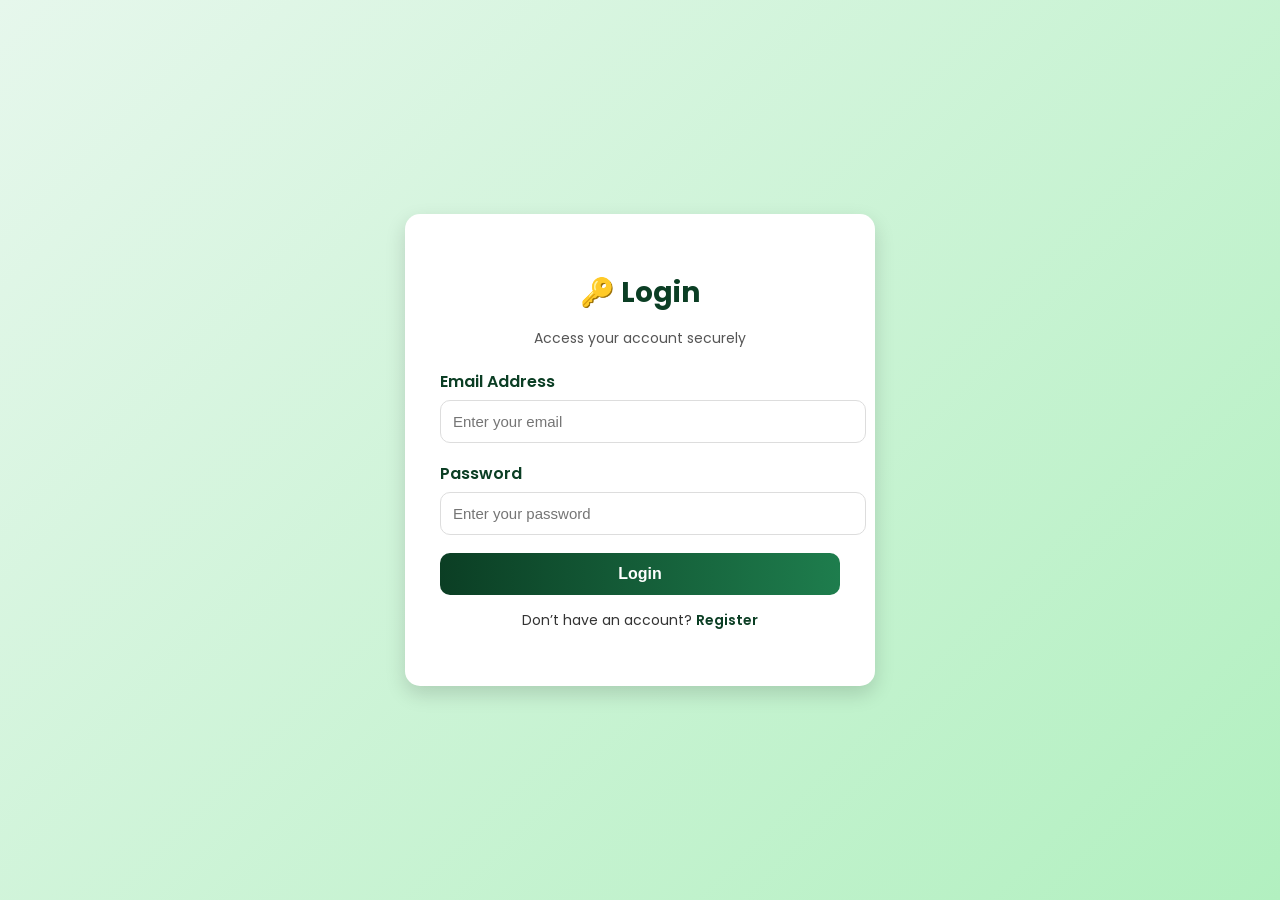
==== addproject.html @ f7b952c7 "Added admin approval protection" ====
<!DOCTYPE html>
<html lang="en">

<head>
<meta charset="UTF-8" />
<meta name="viewport" content="width=device-width, initial-scale=1.0" />
<title>Add Project</title>
<style>
body { font-family: "Poppins", sans-serif; font-weight: 600; }
.dashboard-container { display:flex; justify-content:center; align-items:flex-start; min-height:100vh; background:linear-gradient(135deg, #e6f9e6, #c1f0c1); padding:40px 20px; }
.dashboard-card { background:#fff; border-radius:16px; padding:30px; width:100%; max-width:800px; box-shadow:0 8px 20px rgba(0,0,0,0.2); }
.dashboard-title { text-align:center; font-size:32px; font-weight:700; margin-bottom:8px; color:#2e7d32; }
.dashboard-subtitle { text-align:center; color:#444; margin-bottom:25px; font-size:16px; font-weight:500; }
.form-grid { display:grid; grid-template-columns:repeat(auto-fill, minmax(250px, 1fr)); gap:15px; margin-bottom:25px; }
.form-grid input, .form-grid textarea { padding:12px; border-radius:10px; border:1px solid #ccc; font-size:14px; font-weight:500; width:100%; }
.form-grid input:focus, .form-grid textarea:focus { border-color:#2e7d32; outline:none; box-shadow:0 0 5px #a5d6a7; }
textarea { grid-column:span 2; resize:none; min-height:100px; }
.btn-primary { width:100%; padding:14px; background:linear-gradient(to right,#2e7d32,#43a047); color:#fff; border:none; border-radius:10px; font-size:16px; font-weight:700; cursor:pointer; transition: background 0.3s ease; margin-top:10px; }
.btn-primary:hover { background:linear-gradient(to right,#1b5e20,#2e7d32); }
.dashboard-link { text-align:center; margin-top:15px; }
.dashboard-link a { text-decoration:none; font-weight:600; color:#2e7d32; }
</style>
</head>

<body>
<div class="dashboard-container">
    <div class="dashboard-card">
        <h1 class="dashboard-title">🌱 Add New Project</h1>
        <p class="dashboard-subtitle">Enter project details to contribute to carbon savings.</p>

        <form id="add-project-form">
            <div class="form-grid">
                <input type="text" id="project-name" placeholder="Project Name" required />
                <input type="text" id="project-location" placeholder="Location" required />
                <input type="number" id="carbon-saved" placeholder="Carbon Saved (tons)" required />
                <textarea id="project-description" placeholder="Description" required></textarea>
            </div>
            <button type="submit" class="btn-primary">➕ Add Project</button>
        </form>

        <div class="dashboard-link">
            <a href="dashboard.html">← Back to Dashboard</a>
        </div>
    </div>
</div>

<script>
const token = localStorage.getItem('token');
if (!token) window.location.href = 'login.html';

document.getElementById("add-project-form").addEventListener("submit", async function(e) {
    e.preventDefault();

    const projectData = {
        name: document.getElementById("project-name").value,
        location: document.getElementById("project-location").value,
        carbonSaved: Number(document.getElementById("carbon-saved").value),
        description: document.getElementById("project-description").value
    };

    try {
        const res = await fetch('https://blue-carbon-f3kd.onrender.com/api/projects', {
            method: 'POST',
            headers: {
                'Content-Type': 'application/json',
                'Authorization': `Bearer ${token}`
            },
            body: JSON.stringify(projectData)
        });

        const data = await res.json();

        if (!res.ok) throw new Error(data.message || 'Failed to add project');

        alert("✅ Project Added Successfully!");
        document.getElementById("add-project-form").reset();

    } catch(err) {
        console.error(err);
        alert("❌ Error: " + err.message);
    }
});
</script>
</body>
</html>
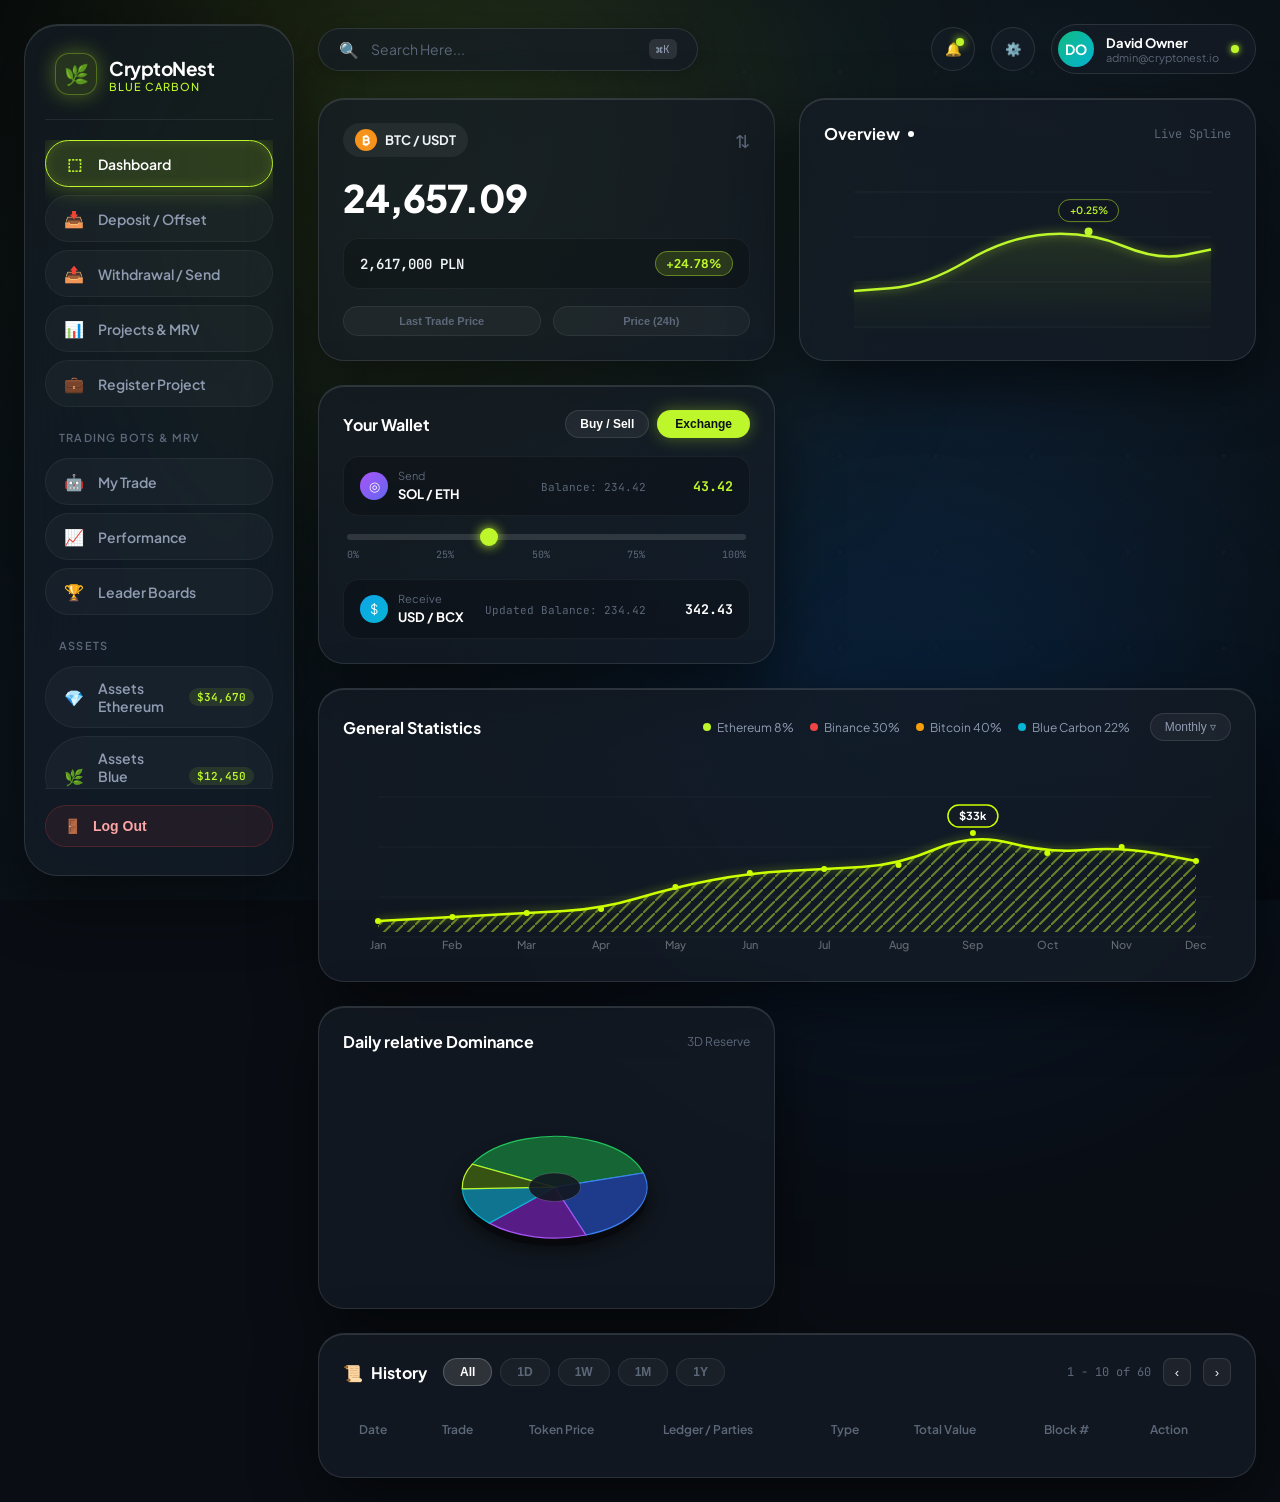
==== commit bf76f64f: "feat: migrate to SQLite, VisionOS glassmorphic 3D UI, render config, and 15s showreel" ====
--- a/addproject.html
+++ b/addproject.html
@@ -1,85 +1,8 @@
 <!DOCTYPE html>
-<html lang="en">
-
+<html>
 <head>
-<meta charset="UTF-8" />
-<meta name="viewport" content="width=device-width, initial-scale=1.0" />
-<title>Add Project</title>
-<style>
-body { font-family: "Poppins", sans-serif; font-weight: 600; }
-.dashboard-container { display:flex; justify-content:center; align-items:flex-start; min-height:100vh; background:linear-gradient(135deg, #e6f9e6, #c1f0c1); padding:40px 20px; }
-.dashboard-card { background:#fff; border-radius:16px; padding:30px; width:100%; max-width:800px; box-shadow:0 8px 20px rgba(0,0,0,0.2); }
-.dashboard-title { text-align:center; font-size:32px; font-weight:700; margin-bottom:8px; color:#2e7d32; }
-.dashboard-subtitle { text-align:center; color:#444; margin-bottom:25px; font-size:16px; font-weight:500; }
-.form-grid { display:grid; grid-template-columns:repeat(auto-fill, minmax(250px, 1fr)); gap:15px; margin-bottom:25px; }
-.form-grid input, .form-grid textarea { padding:12px; border-radius:10px; border:1px solid #ccc; font-size:14px; font-weight:500; width:100%; }
-.form-grid input:focus, .form-grid textarea:focus { border-color:#2e7d32; outline:none; box-shadow:0 0 5px #a5d6a7; }
-textarea { grid-column:span 2; resize:none; min-height:100px; }
-.btn-primary { width:100%; padding:14px; background:linear-gradient(to right,#2e7d32,#43a047); color:#fff; border:none; border-radius:10px; font-size:16px; font-weight:700; cursor:pointer; transition: background 0.3s ease; margin-top:10px; }
-.btn-primary:hover { background:linear-gradient(to right,#1b5e20,#2e7d32); }
-.dashboard-link { text-align:center; margin-top:15px; }
-.dashboard-link a { text-decoration:none; font-weight:600; color:#2e7d32; }
-</style>
+  <meta http-equiv="refresh" content="0; url=/#add-project">
+  <script>window.location.href = "/#add-project";</script>
 </head>
-
-<body>
-<div class="dashboard-container">
-    <div class="dashboard-card">
-        <h1 class="dashboard-title">🌱 Add New Project</h1>
-        <p class="dashboard-subtitle">Enter project details to contribute to carbon savings.</p>
-
-        <form id="add-project-form">
-            <div class="form-grid">
-                <input type="text" id="project-name" placeholder="Project Name" required />
-                <input type="text" id="project-location" placeholder="Location" required />
-                <input type="number" id="carbon-saved" placeholder="Carbon Saved (tons)" required />
-                <textarea id="project-description" placeholder="Description" required></textarea>
-            </div>
-            <button type="submit" class="btn-primary">➕ Add Project</button>
-        </form>
-
-        <div class="dashboard-link">
-            <a href="dashboard.html">← Back to Dashboard</a>
-        </div>
-    </div>
-</div>
-
-<script>
-const token = localStorage.getItem('token');
-if (!token) window.location.href = 'login.html';
-
-document.getElementById("add-project-form").addEventListener("submit", async function(e) {
-    e.preventDefault();
-
-    const projectData = {
-        name: document.getElementById("project-name").value,
-        location: document.getElementById("project-location").value,
-        carbonSaved: Number(document.getElementById("carbon-saved").value),
-        description: document.getElementById("project-description").value
-    };
-
-    try {
-        const res = await fetch('https://blue-carbon-f3kd.onrender.com/api/projects', {
-            method: 'POST',
-            headers: {
-                'Content-Type': 'application/json',
-                'Authorization': `Bearer ${token}`
-            },
-            body: JSON.stringify(projectData)
-        });
-
-        const data = await res.json();
-
-        if (!res.ok) throw new Error(data.message || 'Failed to add project');
-
-        alert("✅ Project Added Successfully!");
-        document.getElementById("add-project-form").reset();
-
-    } catch(err) {
-        console.error(err);
-        alert("❌ Error: " + err.message);
-    }
-});
-</script>
-</body>
-</html>
+<body>Redirecting to Register Project...</body>
+</html>
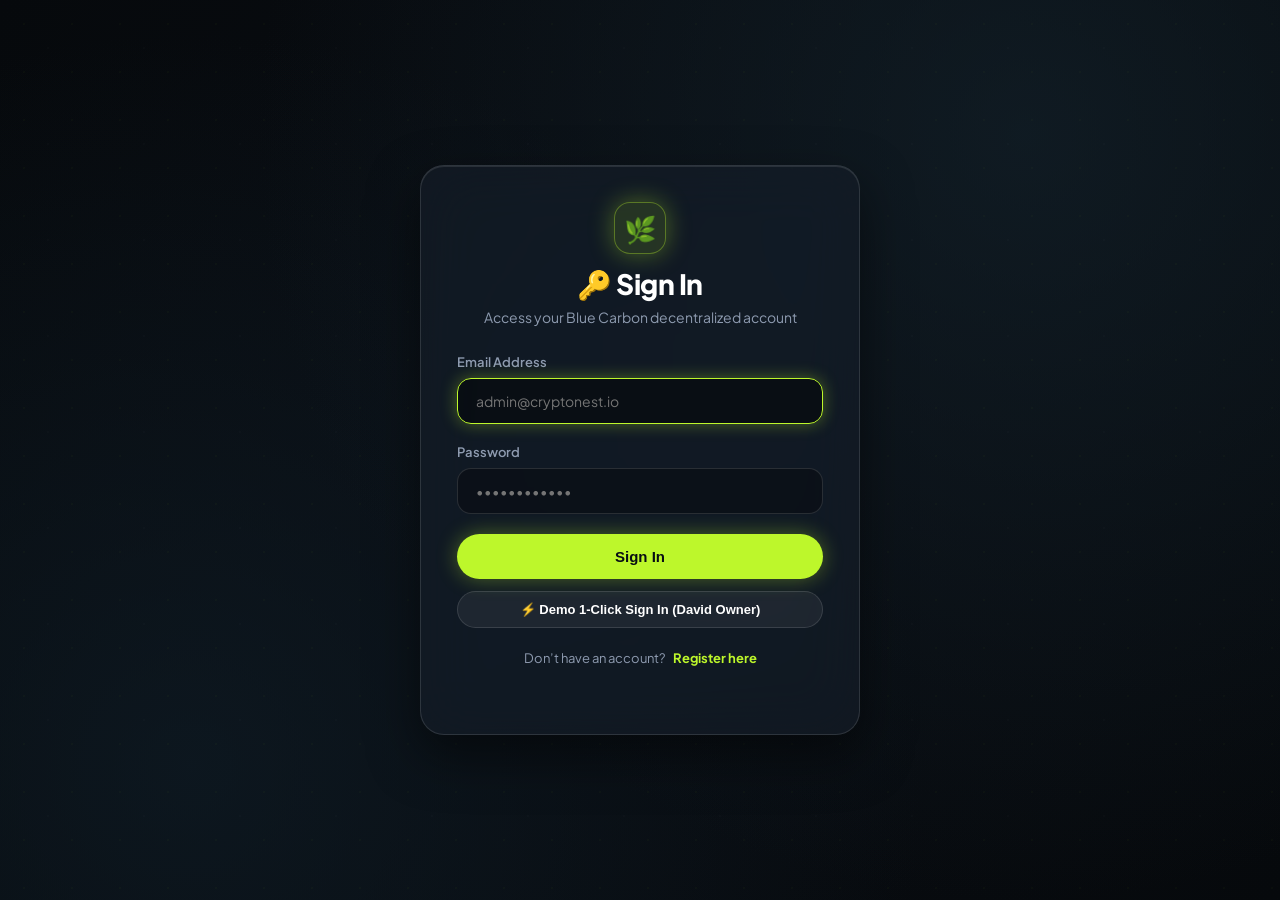
==== commit a7a4c726: "fix: open directly on login page, preserve all previous project options and integrity" ====
--- a/addproject.html
+++ b/addproject.html
@@ -1,8 +1,123 @@
 <!DOCTYPE html>
-<html>
+<html lang="en">
 <head>
-  <meta http-equiv="refresh" content="0; url=/#add-project">
-  <script>window.location.href = "/#add-project";</script>
+  <meta charset="UTF-8">
+  <meta name="viewport" content="width=device-width, initial-scale=1.0">
+  <title>Add Project – Blue Carbon Platform</title>
+  <link rel="stylesheet" href="style.css">
+  <link rel="icon" href="data:image/svg+xml,<svg xmlns=%22http://www.w3.org/2000/svg%22 viewBox=%220 0 100 100%22><text y=%22.9em%22 font-size=%2290%22>🌿</text></svg>">
 </head>
-<body>Redirecting to Register Project...</body>
-</html>+<body>
+  <div class="spatial-bg"></div>
+
+  <div class="page-container" style="flex-direction: column; max-width: 900px; margin: 0 auto;">
+    <!-- NAVBAR -->
+    <nav class="app-navbar">
+      <a href="dashboard.html" class="nav-brand">
+        <span style="color:var(--neon-lime);">🌿</span> Blue Carbon
+      </a>
+
+      <div class="nav-links-row">
+        <a href="dashboard.html" class="nav-tab-link">📊 Dashboard</a>
+        <a href="addproject.html" class="nav-tab-link active">➕ Add Project</a>
+        <a href="allprojects.html" class="nav-tab-link">📂 All Projects</a>
+        <a href="blockchain.html" class="nav-tab-link">🔗 Blockchain</a>
+        <a href="overview.html" class="nav-tab-link">🌿 Overview</a>
+        <a href="users.html" class="nav-tab-link">👥 Users</a>
+      </div>
+
+      <a href="dashboard.html" class="btn-secondary" style="padding:8px 16px;">← Back</a>
+    </nav>
+
+    <!-- FORM CARD -->
+    <div class="glass-card" id="addProjectCard">
+      <div style="text-align:center; margin-bottom:28px;">
+        <h1 style="font-size:28px; font-weight:800; color:#fff;">➕ Register Blue Carbon Project</h1>
+        <p style="color:var(--text-muted); font-size:14px; margin-top:4px;">
+          Add a coastal, tidal, or marine ecosystem restoration initiative for verification
+        </p>
+      </div>
+
+      <form id="addProjectForm">
+        <div class="form-group">
+          <label for="projectName">Project Name</label>
+          <input type="text" id="projectName" placeholder="e.g. Sundarbans Mangrove Tidal Restoration" required>
+        </div>
+
+        <div style="display:grid; grid-template-columns: 1fr 1fr; gap:20px;">
+          <div class="form-group">
+            <label for="location">Location / Coordinates</label>
+            <input type="text" id="location" placeholder="e.g. Bay of Bengal, India" required>
+          </div>
+
+          <div class="form-group">
+            <label for="carbonSaved">Carbon Saved (kg CO₂)</label>
+            <input type="number" id="carbonSaved" placeholder="48500" required>
+          </div>
+        </div>
+
+        <div class="form-group">
+          <label for="description">Detailed Ecosystem Description</label>
+          <textarea id="description" rows="4" placeholder="Detail the mangrove species, tidal flow, baseline satellite imagery data, and community carbon credit allocations." required></textarea>
+        </div>
+
+        <button type="submit" class="btn-primary" id="submitBtn">Save & Register Project</button>
+      </form>
+
+      <div class="error-msg" id="formStatus"></div>
+    </div>
+  </div>
+
+  <script>
+    const token = localStorage.getItem("token");
+    if (!token) {
+      window.location.href = "index.html";
+    }
+
+    const form = document.getElementById("addProjectForm");
+    const status = document.getElementById("formStatus");
+    const submitBtn = document.getElementById("submitBtn");
+
+    form.addEventListener("submit", async (e) => {
+      e.preventDefault();
+      status.textContent = "";
+
+      const name = document.getElementById("projectName").value.trim();
+      const location = document.getElementById("location").value.trim();
+      const carbonSaved = Number(document.getElementById("carbonSaved").value);
+      const description = document.getElementById("description").value.trim();
+
+      submitBtn.disabled = true;
+      submitBtn.textContent = "Registering on SQLite...";
+
+      try {
+        const res = await fetch("/api/projects", {
+          method: "POST",
+          headers: { "Content-Type": "application/json" },
+          body: JSON.stringify({ name, location, carbonSaved, description })
+        });
+
+        const data = await res.json();
+
+        if (res.ok) {
+          status.style.color = "var(--neon-lime)";
+          status.textContent = "✅ Project registered successfully! Redirecting...";
+          setTimeout(() => {
+            window.location.href = "allprojects.html";
+          }, 600);
+        } else {
+          status.style.color = "#f87171";
+          status.textContent = data.message || "Failed to save project.";
+          submitBtn.disabled = false;
+          submitBtn.textContent = "Save & Register Project";
+        }
+      } catch (err) {
+        status.style.color = "#f87171";
+        status.textContent = "Server error. Try again.";
+        submitBtn.disabled = false;
+        submitBtn.textContent = "Save & Register Project";
+      }
+    });
+  </script>
+</body>
+</html>
--- a/style.css
+++ b/style.css
@@ -0,0 +1,477 @@
+@import url('https://fonts.googleapis.com/css2?family=Plus+Jakarta+Sans:wght@400;500;600;700;800&family=JetBrains+Mono:wght@500;600&display=swap');
+
+:root {
+  --bg-dark: #0a0e14;
+  --glass-surface: rgba(22, 28, 38, 0.72);
+  --glass-surface-hover: rgba(28, 36, 48, 0.85);
+  --glass-border: rgba(255, 255, 255, 0.12);
+  --glass-border-focus: rgba(189, 247, 43, 0.6);
+  --glass-shadow: 0 20px 50px rgba(0, 0, 0, 0.5), inset 0 1px 0 rgba(255, 255, 255, 0.1);
+  --neon-lime: #bdf72b;
+  --neon-lime-glow: rgba(189, 247, 43, 0.35);
+  --text-main: #f0f4f8;
+  --text-muted: #8e9bb0;
+  --text-dim: #5c687a;
+  --radius-lg: 24px;
+  --radius-md: 14px;
+  --radius-pill: 9999px;
+  --transition: all 0.3s cubic-bezier(0.16, 1, 0.3, 1);
+}
+
+* {
+  margin: 0;
+  padding: 0;
+  box-sizing: border-box;
+}
+
+body {
+  font-family: 'Plus Jakarta Sans', -apple-system, sans-serif;
+  background-color: var(--bg-dark);
+  color: var(--text-main);
+  min-height: 100vh;
+  position: relative;
+  overflow-x: hidden;
+  -webkit-font-smoothing: antialiased;
+}
+
+/* Ambient luxury spatial backdrop */
+.spatial-bg {
+  position: fixed;
+  inset: 0;
+  z-index: -1;
+  pointer-events: none;
+  background: 
+    radial-gradient(circle at 80% 15%, rgba(20, 35, 45, 0.65) 0%, transparent 60%),
+    radial-gradient(circle at 15% 85%, rgba(15, 28, 38, 0.7) 0%, transparent 55%),
+    radial-gradient(circle at 50% 50%, rgba(10, 14, 20, 0.96) 0%, #06090c 100%);
+}
+
+.spatial-bg::before {
+  content: "";
+  position: absolute;
+  inset: 0;
+  background-image: 
+    radial-gradient(rgba(189, 247, 43, 0.05) 1px, transparent 1px),
+    radial-gradient(rgba(255, 255, 255, 0.03) 1px, transparent 1px);
+  background-size: 48px 48px, 96px 96px;
+  opacity: 0.5;
+}
+
+/* 3D Entry Animation for All Pages */
+.page-container {
+  display: flex;
+  justify-content: center;
+  align-items: flex-start;
+  min-height: 100vh;
+  padding: 40px 20px;
+  animation: page3DIn 0.5s cubic-bezier(0.16, 1, 0.3, 1) forwards;
+}
+
+@keyframes page3DIn {
+  from {
+    opacity: 0;
+    transform: perspective(1200px) rotateX(4deg) translateY(24px) scale(0.97);
+  }
+  to {
+    opacity: 1;
+    transform: perspective(1200px) rotateX(0deg) translateY(0) scale(1);
+  }
+}
+
+/* Glass Panels */
+.glass-card {
+  background: var(--glass-surface);
+  backdrop-filter: blur(28px) saturate(180%);
+  -webkit-backdrop-filter: blur(28px) saturate(180%);
+  border: 1px solid var(--glass-border);
+  box-shadow: var(--glass-shadow);
+  border-radius: var(--radius-lg);
+  padding: 36px;
+  width: 100%;
+  position: relative;
+  transition: var(--transition);
+}
+
+.glass-card:hover {
+  border-color: rgba(255, 255, 255, 0.2);
+}
+
+/* Authentication Containers (Login & Register) */
+.auth-wrapper {
+  max-width: 440px;
+  margin: auto;
+}
+
+.auth-header {
+  text-align: center;
+  margin-bottom: 28px;
+}
+
+.brand-leaf-icon {
+  width: 52px;
+  height: 52px;
+  border-radius: 16px;
+  background: rgba(189, 247, 43, 0.12);
+  border: 1px solid rgba(189, 247, 43, 0.35);
+  display: inline-flex;
+  align-items: center;
+  justify-content: center;
+  font-size: 26px;
+  margin-bottom: 12px;
+  box-shadow: 0 0 24px var(--neon-lime-glow);
+}
+
+.auth-title {
+  font-size: 28px;
+  font-weight: 800;
+  color: #fff;
+  letter-spacing: -0.5px;
+  margin-bottom: 6px;
+}
+
+.auth-subtitle {
+  font-size: 14px;
+  color: var(--text-muted);
+}
+
+/* Forms */
+.form-group {
+  margin-bottom: 20px;
+  text-align: left;
+}
+
+label {
+  display: block;
+  font-size: 13px;
+  font-weight: 600;
+  color: var(--text-muted);
+  margin-bottom: 8px;
+}
+
+input, textarea, select {
+  width: 100%;
+  background: rgba(0, 0, 0, 0.3);
+  border: 1px solid var(--glass-border);
+  padding: 13px 18px;
+  border-radius: var(--radius-md);
+  color: #fff;
+  font-size: 14px;
+  font-family: inherit;
+  outline: none;
+  transition: var(--transition);
+}
+
+input:focus, textarea:focus, select:focus {
+  border-color: var(--neon-lime);
+  box-shadow: 0 0 16px var(--neon-lime-glow);
+  background: rgba(0, 0, 0, 0.45);
+}
+
+/* Buttons */
+.btn-primary {
+  width: 100%;
+  padding: 14px 20px;
+  background: var(--neon-lime);
+  color: #080d14;
+  border: none;
+  border-radius: var(--radius-pill);
+  font-size: 15px;
+  font-weight: 800;
+  cursor: pointer;
+  box-shadow: 0 0 20px var(--neon-lime-glow);
+  transition: var(--transition);
+  display: flex;
+  align-items: center;
+  justify-content: center;
+  gap: 8px;
+  margin-top: 10px;
+}
+
+.btn-primary:hover {
+  transform: translateY(-2px) scale(1.02);
+  box-shadow: 0 0 28px rgba(189, 247, 43, 0.6);
+}
+
+.btn-secondary {
+  display: inline-flex;
+  align-items: center;
+  justify-content: center;
+  gap: 8px;
+  padding: 10px 20px;
+  background: rgba(255, 255, 255, 0.06);
+  border: 1px solid rgba(255, 255, 255, 0.12);
+  color: #fff;
+  border-radius: var(--radius-pill);
+  font-size: 13px;
+  font-weight: 600;
+  cursor: pointer;
+  text-decoration: none;
+  transition: var(--transition);
+}
+
+.btn-secondary:hover {
+  background: rgba(255, 255, 255, 0.12);
+  border-color: rgba(255, 255, 255, 0.25);
+  transform: translateY(-2px);
+}
+
+.auth-footer-link {
+  margin-top: 22px;
+  text-align: center;
+  font-size: 13px;
+  color: var(--text-muted);
+}
+
+.auth-footer-link a {
+  color: var(--neon-lime);
+  font-weight: 700;
+  text-decoration: none;
+  margin-left: 6px;
+}
+.auth-footer-link a:hover {
+  text-decoration: underline;
+}
+
+.error-msg {
+  color: #f87171;
+  font-size: 13px;
+  margin-top: 12px;
+  text-align: center;
+  min-height: 20px;
+}
+
+/* TOP NAVBAR FOR APP PAGES */
+.app-navbar {
+  display: flex;
+  align-items: center;
+  justify-content: space-between;
+  background: rgba(22, 28, 38, 0.8);
+  backdrop-filter: blur(28px);
+  border: 1px solid var(--glass-border);
+  padding: 14px 24px;
+  border-radius: var(--radius-pill);
+  margin-bottom: 28px;
+  box-shadow: 0 10px 30px rgba(0, 0, 0, 0.35);
+  flex-wrap: wrap;
+  gap: 12px;
+}
+
+.nav-brand {
+  display: flex;
+  align-items: center;
+  gap: 10px;
+  font-weight: 800;
+  font-size: 18px;
+  color: #fff;
+  text-decoration: none;
+}
+
+.nav-links-row {
+  display: flex;
+  align-items: center;
+  gap: 8px;
+  flex-wrap: wrap;
+}
+
+.nav-tab-link {
+  display: flex;
+  align-items: center;
+  gap: 6px;
+  padding: 8px 16px;
+  border-radius: var(--radius-pill);
+  color: var(--text-muted);
+  text-decoration: none;
+  font-size: 13px;
+  font-weight: 600;
+  transition: var(--transition);
+}
+
+.nav-tab-link:hover {
+  color: #fff;
+  background: rgba(255, 255, 255, 0.08);
+}
+
+.nav-tab-link.active {
+  background: rgba(189, 247, 43, 0.15);
+  color: var(--neon-lime);
+  border: 1px solid rgba(189, 247, 43, 0.4);
+  box-shadow: 0 0 16px var(--neon-lime-glow);
+}
+
+.btn-logout {
+  background: rgba(239, 68, 68, 0.15);
+  border: 1px solid rgba(239, 68, 68, 0.3);
+  color: #fca5a5;
+  padding: 8px 18px;
+  border-radius: var(--radius-pill);
+  font-size: 13px;
+  font-weight: 600;
+  cursor: pointer;
+  transition: var(--transition);
+}
+
+.btn-logout:hover {
+  background: #ef4444;
+  color: #fff;
+}
+
+/* STATS CARDS GRID */
+.stats-grid {
+  display: grid;
+  grid-template-columns: repeat(auto-fit, minmax(220px, 1fr));
+  gap: 20px;
+  margin-bottom: 28px;
+}
+
+.stat-card {
+  background: rgba(0, 0, 0, 0.25);
+  border: 1px solid rgba(255, 255, 255, 0.08);
+  border-radius: var(--radius-md);
+  padding: 22px;
+  text-align: center;
+  transition: var(--transition);
+}
+
+.stat-card:hover {
+  transform: translateY(-4px);
+  border-color: var(--neon-lime);
+  box-shadow: 0 8px 24px rgba(0, 0, 0, 0.3);
+}
+
+.stat-num {
+  font-size: 34px;
+  font-weight: 800;
+  color: var(--neon-lime);
+  font-family: 'JetBrains Mono', monospace;
+  margin-bottom: 4px;
+}
+
+.stat-label {
+  font-size: 13px;
+  color: var(--text-muted);
+  font-weight: 600;
+  text-transform: uppercase;
+  letter-spacing: 0.5px;
+}
+
+/* PROJECT CARDS */
+.projects-grid {
+  display: grid;
+  grid-template-columns: repeat(auto-fill, minmax(300px, 1fr));
+  gap: 20px;
+  margin-top: 20px;
+}
+
+.project-item {
+  background: rgba(0, 0, 0, 0.25);
+  border: 1px solid rgba(255, 255, 255, 0.08);
+  border-radius: var(--radius-md);
+  padding: 22px;
+  display: flex;
+  flex-direction: column;
+  justify-content: space-between;
+  gap: 12px;
+  transition: var(--transition);
+}
+
+.project-item:hover {
+  transform: translateY(-4px);
+  border-color: rgba(189, 247, 43, 0.4);
+}
+
+.project-item h3 {
+  font-size: 17px;
+  font-weight: 700;
+  color: #fff;
+}
+
+.project-item p {
+  font-size: 13px;
+  color: var(--text-muted);
+  line-height: 1.5;
+}
+
+.badge-pill {
+  display: inline-flex;
+  align-items: center;
+  gap: 6px;
+  padding: 4px 10px;
+  border-radius: var(--radius-pill);
+  font-size: 11px;
+  font-weight: 700;
+  background: rgba(189, 247, 43, 0.15);
+  color: var(--neon-lime);
+  border: 1px solid rgba(189, 247, 43, 0.35);
+}
+
+/* SPATIAL TABLES */
+.table-container {
+  overflow-x: auto;
+  margin-top: 20px;
+}
+
+table.glass-table {
+  width: 100%;
+  border-collapse: separate;
+  border-spacing: 0 8px;
+  font-size: 14px;
+}
+
+table.glass-table th {
+  color: var(--text-dim);
+  font-weight: 600;
+  text-align: left;
+  padding: 10px 16px;
+  font-size: 12px;
+  text-transform: uppercase;
+  letter-spacing: 0.5px;
+}
+
+table.glass-table tbody tr {
+  background: rgba(0, 0, 0, 0.22);
+  transition: var(--transition);
+}
+
+table.glass-table tbody tr:hover {
+  background: rgba(255, 255, 255, 0.06);
+  transform: translateY(-2px);
+}
+
+table.glass-table td {
+  padding: 14px 16px;
+  border-top: 1px solid rgba(255, 255, 255, 0.04);
+  border-bottom: 1px solid rgba(255, 255, 255, 0.04);
+}
+
+table.glass-table td:first-child {
+  border-left: 1px solid rgba(255, 255, 255, 0.04);
+  border-radius: var(--radius-md) 0 0 var(--radius-md);
+}
+
+table.glass-table td:last-child {
+  border-right: 1px solid rgba(255, 255, 255, 0.04);
+  border-radius: 0 var(--radius-md) var(--radius-md) 0;
+}
+
+/* MODAL */
+.modal-overlay {
+  display: none;
+  position: fixed;
+  inset: 0;
+  z-index: 9999;
+  background: rgba(0, 0, 0, 0.75);
+  backdrop-filter: blur(16px);
+  align-items: center;
+  justify-content: center;
+}
+
+@media (max-width: 768px) {
+  .app-navbar {
+    flex-direction: column;
+    align-items: stretch;
+    border-radius: var(--radius-md);
+  }
+  .nav-links-row {
+    justify-content: center;
+  }
+}
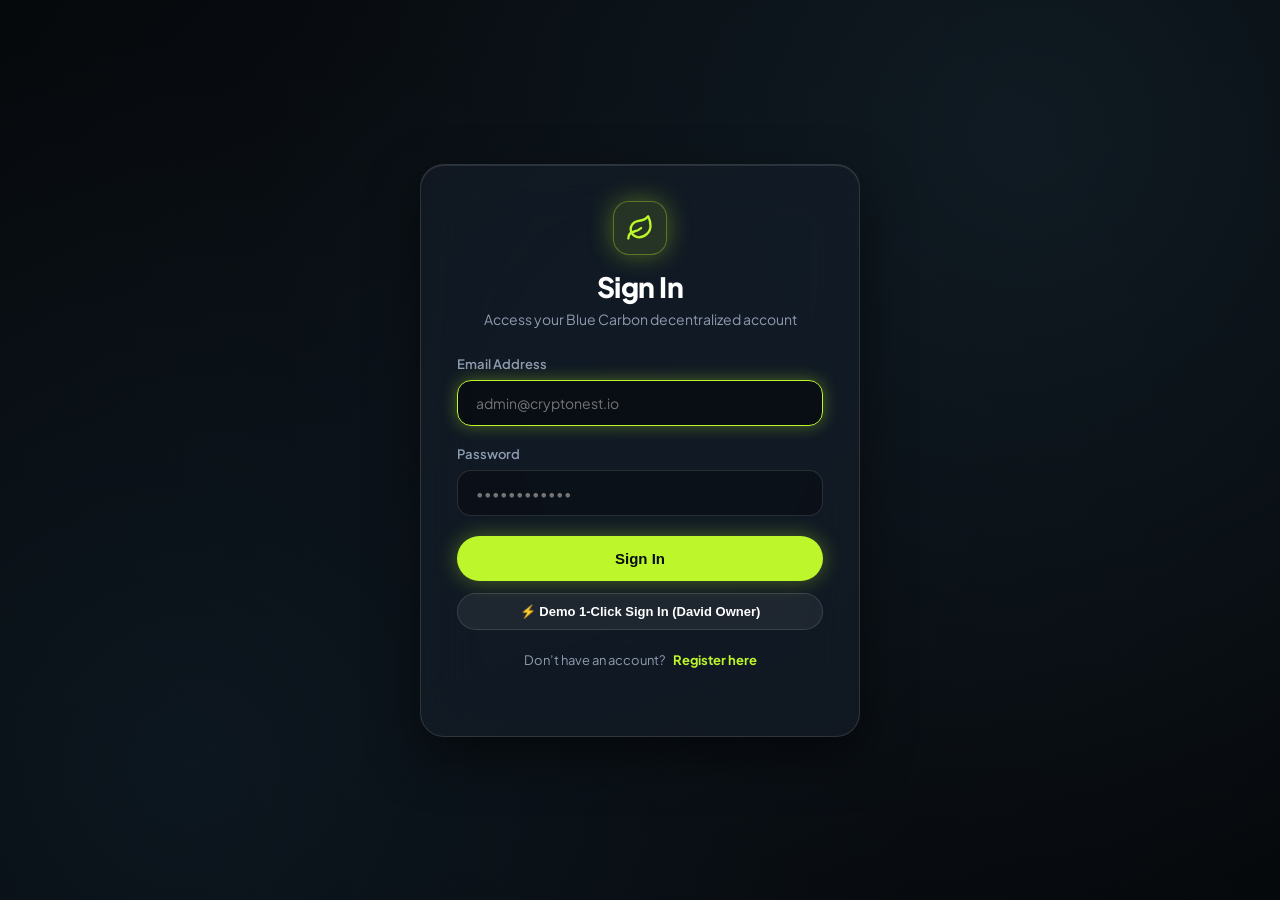
==== commit da83aea2: "style: replace outdated emojis with sleek SVG vector icons across all pages" ====
--- a/addproject.html
+++ b/addproject.html
@@ -14,16 +14,38 @@
     <!-- NAVBAR -->
     <nav class="app-navbar">
       <a href="dashboard.html" class="nav-brand">
-        <span style="color:var(--neon-lime);">🌿</span> Blue Carbon
+        <svg class="icon-svg" style="stroke:var(--neon-lime); width:20px; height:20px;" viewBox="0 0 24 24">
+          <path d="M11 20A7 7 0 0 1 9.8 6.1C15.5 5 17 4.48 19 2c1 2 2 4.18 2 8 0 5.5-4.78 10-10 10Z"/>
+          <path d="M2 21c0-3 1.85-5.36 5.08-6C9.5 14.52 12 13 13 12"/>
+        </svg>
+        <span>Blue Carbon</span>
       </a>
 
       <div class="nav-links-row">
-        <a href="dashboard.html" class="nav-tab-link">📊 Dashboard</a>
-        <a href="addproject.html" class="nav-tab-link active">➕ Add Project</a>
-        <a href="allprojects.html" class="nav-tab-link">📂 All Projects</a>
-        <a href="blockchain.html" class="nav-tab-link">🔗 Blockchain</a>
-        <a href="overview.html" class="nav-tab-link">🌿 Overview</a>
-        <a href="users.html" class="nav-tab-link">👥 Users</a>
+        <a href="dashboard.html" class="nav-tab-link">
+          <svg class="icon-svg" viewBox="0 0 24 24"><rect width="7" height="9" x="3" y="3" rx="1"/><rect width="7" height="5" x="14" y="3" rx="1"/><rect width="7" height="9" x="14" y="12" rx="1"/><rect width="7" height="5" x="3" y="16" rx="1"/></svg>
+          <span>Dashboard</span>
+        </a>
+        <a href="addproject.html" class="nav-tab-link active">
+          <svg class="icon-svg" viewBox="0 0 24 24"><circle cx="12" cy="12" r="10"/><path d="M8 12h8"/><path d="M12 8v8"/></svg>
+          <span>Add Project</span>
+        </a>
+        <a href="allprojects.html" class="nav-tab-link">
+          <svg class="icon-svg" viewBox="0 0 24 24"><path d="m12.83 2.18a2 2 0 0 0-1.66 0L2.6 6.08a1 1 0 0 0 0 1.83l8.58 3.91a2 2 0 0 0 1.66 0l8.58-3.9a1 1 0 0 0 0-1.83Z"/><path d="m22 17.65-9.17 4.16a2 2 0 0 1-1.66 0L2 17.65"/><path d="m22 12.65-9.17 4.16a2 2 0 0 1-1.66 0L2 12.65"/></svg>
+          <span>All Projects</span>
+        </a>
+        <a href="blockchain.html" class="nav-tab-link">
+          <svg class="icon-svg" viewBox="0 0 24 24"><path d="M9 17H7A5 5 0 0 1 7 7h2"/><path d="M15 7h2a5 5 0 1 1 0 10h-2"/><line x1="8" x2="16" y1="12" y2="12"/></svg>
+          <span>Blockchain</span>
+        </a>
+        <a href="overview.html" class="nav-tab-link">
+          <svg class="icon-svg" viewBox="0 0 24 24"><path d="M22 12h-4l-3 9L9 3l-3 9H2"/></svg>
+          <span>Overview</span>
+        </a>
+        <a href="users.html" class="nav-tab-link">
+          <svg class="icon-svg" viewBox="0 0 24 24"><path d="M16 21v-2a4 4 0 0 0-4-4H6a4 4 0 0 0-4 4v2"/><circle cx="9" cy="7" r="4"/><path d="M22 21v-2a4 4 0 0 0-3-3.87"/><path d="M16 3.13a4 4 0 0 1 0 7.75"/></svg>
+          <span>Users</span>
+        </a>
       </div>
 
       <a href="dashboard.html" class="btn-secondary" style="padding:8px 16px;">← Back</a>
@@ -32,7 +54,7 @@
     <!-- FORM CARD -->
     <div class="glass-card" id="addProjectCard">
       <div style="text-align:center; margin-bottom:28px;">
-        <h1 style="font-size:28px; font-weight:800; color:#fff;">➕ Register Blue Carbon Project</h1>
+        <h1 style="font-size:28px; font-weight:800; color:#fff;">Register Blue Carbon Project</h1>
         <p style="color:var(--text-muted); font-size:14px; margin-top:4px;">
           Add a coastal, tidal, or marine ecosystem restoration initiative for verification
         </p>
--- a/style.css
+++ b/style.css
@@ -108,17 +108,57 @@
 }
 
 .brand-leaf-icon {
-  width: 52px;
-  height: 52px;
+  width: 54px;
+  height: 54px;
   border-radius: 16px;
   background: rgba(189, 247, 43, 0.12);
   border: 1px solid rgba(189, 247, 43, 0.35);
   display: inline-flex;
   align-items: center;
   justify-content: center;
-  font-size: 26px;
-  margin-bottom: 12px;
+  color: var(--neon-lime);
+  margin-bottom: 14px;
   box-shadow: 0 0 24px var(--neon-lime-glow);
+}
+
+.brand-leaf-icon svg {
+  width: 28px;
+  height: 28px;
+  stroke: var(--neon-lime);
+}
+
+.icon-svg {
+  display: inline-flex;
+  align-items: center;
+  justify-content: center;
+  width: 18px;
+  height: 18px;
+  stroke-width: 2;
+  stroke: currentColor;
+  fill: none;
+  stroke-linecap: round;
+  stroke-linejoin: round;
+  vertical-align: middle;
+  transition: var(--transition);
+}
+
+.icon-badge {
+  width: 36px;
+  height: 36px;
+  border-radius: 10px;
+  background: rgba(255, 255, 255, 0.05);
+  border: 1px solid rgba(255, 255, 255, 0.1);
+  display: inline-flex;
+  align-items: center;
+  justify-content: center;
+  color: var(--text-muted);
+  transition: var(--transition);
+}
+
+.nav-tab-link:hover .icon-svg,
+.nav-tab-link.active .icon-svg {
+  stroke: var(--neon-lime);
+  filter: drop-shadow(0 0 6px var(--neon-lime-glow));
 }
 
 .auth-title {
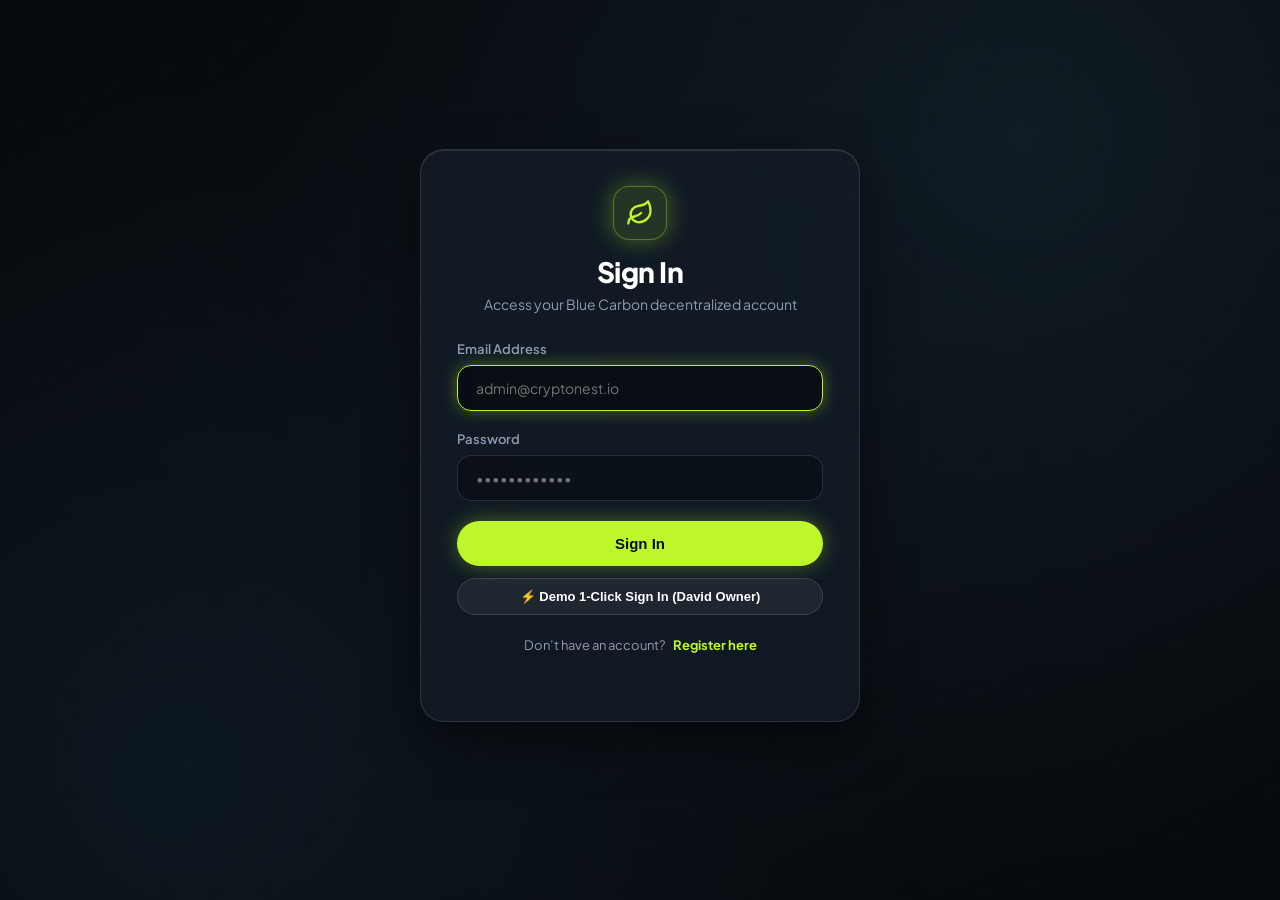
==== commit e00367d2: "fix: unify navbar size across all pages, integrate logout on every page, and standardize back naviga" ====
--- a/addproject.html
+++ b/addproject.html
@@ -10,8 +10,8 @@
 <body>
   <div class="spatial-bg"></div>
 
-  <div class="page-container" style="flex-direction: column; max-width: 900px; margin: 0 auto;">
-    <!-- NAVBAR -->
+  <div class="page-container">
+    <!-- NAVBAR (Identical across all pages) -->
     <nav class="app-navbar">
       <a href="dashboard.html" class="nav-brand">
         <svg class="icon-svg" style="stroke:var(--neon-lime); width:20px; height:20px;" viewBox="0 0 24 24">
@@ -48,16 +48,25 @@
         </a>
       </div>
 
-      <a href="dashboard.html" class="btn-secondary" style="padding:8px 16px;">← Back</a>
+      <div class="nav-user-group">
+        <span id="userGreeting" class="user-greeting">👤 User</span>
+        <button id="logoutBtn" class="btn-logout">
+          <svg class="icon-svg" style="width:14px; height:14px;" viewBox="0 0 24 24"><path d="M9 21H5a2 2 0 0 1-2-2V5a2 2 0 0 1 2-2h4"/><polyline points="16 17 21 12 16 7"/><line x1="21" x2="9" y1="12" y2="12"/></svg>
+          <span>Log Out</span>
+        </button>
+      </div>
     </nav>
 
     <!-- FORM CARD -->
     <div class="glass-card" id="addProjectCard">
-      <div style="text-align:center; margin-bottom:28px;">
-        <h1 style="font-size:28px; font-weight:800; color:#fff;">Register Blue Carbon Project</h1>
-        <p style="color:var(--text-muted); font-size:14px; margin-top:4px;">
-          Add a coastal, tidal, or marine ecosystem restoration initiative for verification
-        </p>
+      <div style="display:flex; justify-content:space-between; align-items:center; margin-bottom:28px; flex-wrap:wrap; gap:12px;">
+        <div>
+          <h1 style="font-size:26px; font-weight:800; color:#fff;">Register Blue Carbon Project</h1>
+          <p style="color:var(--text-muted); font-size:14px; margin-top:4px;">
+            Add a coastal, tidal, or marine ecosystem restoration initiative for verification
+          </p>
+        </div>
+        <a href="dashboard.html" class="btn-secondary">← Back to Dashboard</a>
       </div>
 
       <form id="addProjectForm">
@@ -90,6 +99,7 @@
     </div>
   </div>
 
+  <script src="client-api.js"></script>
   <script>
     const token = localStorage.getItem("token");
     if (!token) {
@@ -110,32 +120,19 @@
       const description = document.getElementById("description").value.trim();
 
       submitBtn.disabled = true;
-      submitBtn.textContent = "Registering on SQLite...";
+      submitBtn.textContent = "Registering Project...";
 
       try {
-        const res = await fetch("/api/projects", {
-          method: "POST",
-          headers: { "Content-Type": "application/json" },
-          body: JSON.stringify({ name, location, carbonSaved, description })
-        });
+        await window.clientAPI.addProject({ name, location, carbonSaved, description });
 
-        const data = await res.json();
-
-        if (res.ok) {
-          status.style.color = "var(--neon-lime)";
-          status.textContent = "✅ Project registered successfully! Redirecting...";
-          setTimeout(() => {
-            window.location.href = "allprojects.html";
-          }, 600);
-        } else {
-          status.style.color = "#f87171";
-          status.textContent = data.message || "Failed to save project.";
-          submitBtn.disabled = false;
-          submitBtn.textContent = "Save & Register Project";
-        }
+        status.style.color = "var(--neon-lime)";
+        status.textContent = "✅ Project registered successfully! Redirecting...";
+        setTimeout(() => {
+          window.location.href = "allprojects.html";
+        }, 500);
       } catch (err) {
         status.style.color = "#f87171";
-        status.textContent = "Server error. Try again.";
+        status.textContent = err.message || "Failed to save project.";
         submitBtn.disabled = false;
         submitBtn.textContent = "Save & Register Project";
       }
--- a/style.css
+++ b/style.css
@@ -60,10 +60,14 @@
 /* 3D Entry Animation for All Pages */
 .page-container {
   display: flex;
-  justify-content: center;
-  align-items: flex-start;
+  flex-direction: column;
+  justify-content: flex-start;
+  align-items: stretch;
   min-height: 100vh;
-  padding: 40px 20px;
+  width: 100%;
+  max-width: 1240px;
+  margin: 0 auto;
+  padding: 30px 20px 60px;
   animation: page3DIn 0.5s cubic-bezier(0.16, 1, 0.3, 1) forwards;
 }
 
@@ -96,6 +100,13 @@
   border-color: rgba(255, 255, 255, 0.2);
 }
 
+/* Specific centered container for Login & Register only */
+.page-container.auth-page {
+  justify-content: center;
+  align-items: center;
+  max-width: 480px;
+}
+
 /* Authentication Containers (Login & Register) */
 .auth-wrapper {
   max-width: 440px;
@@ -285,15 +296,17 @@
   display: flex;
   align-items: center;
   justify-content: space-between;
-  background: rgba(22, 28, 38, 0.8);
+  background: rgba(22, 28, 38, 0.85);
   backdrop-filter: blur(28px);
+  -webkit-backdrop-filter: blur(28px);
   border: 1px solid var(--glass-border);
-  padding: 14px 24px;
-  border-radius: var(--radius-pill);
-  margin-bottom: 28px;
+  height: 64px;
+  padding: 0 24px;
+  border-radius: var(--radius-pill);
+  margin-bottom: 24px;
   box-shadow: 0 10px 30px rgba(0, 0, 0, 0.35);
-  flex-wrap: wrap;
-  gap: 12px;
+  width: 100%;
+  gap: 16px;
 }
 
 .nav-brand {
@@ -301,29 +314,32 @@
   align-items: center;
   gap: 10px;
   font-weight: 800;
-  font-size: 18px;
+  font-size: 17px;
   color: #fff;
   text-decoration: none;
+  flex-shrink: 0;
 }
 
 .nav-links-row {
   display: flex;
   align-items: center;
-  gap: 8px;
-  flex-wrap: wrap;
+  gap: 6px;
+  flex: 1;
+  justify-content: center;
 }
 
 .nav-tab-link {
   display: flex;
   align-items: center;
   gap: 6px;
-  padding: 8px 16px;
+  padding: 8px 14px;
   border-radius: var(--radius-pill);
   color: var(--text-muted);
   text-decoration: none;
   font-size: 13px;
   font-weight: 600;
   transition: var(--transition);
+  white-space: nowrap;
 }
 
 .nav-tab-link:hover {
@@ -338,21 +354,45 @@
   box-shadow: 0 0 16px var(--neon-lime-glow);
 }
 
+.nav-user-group {
+  display: flex;
+  align-items: center;
+  gap: 12px;
+  flex-shrink: 0;
+}
+
+.user-greeting {
+  font-size: 13px;
+  color: var(--text-muted);
+  font-weight: 600;
+  background: rgba(255, 255, 255, 0.04);
+  padding: 6px 14px;
+  border-radius: var(--radius-pill);
+  border: 1px solid rgba(255, 255, 255, 0.08);
+  white-space: nowrap;
+}
+
 .btn-logout {
-  background: rgba(239, 68, 68, 0.15);
-  border: 1px solid rgba(239, 68, 68, 0.3);
+  display: inline-flex;
+  align-items: center;
+  gap: 6px;
+  background: rgba(239, 68, 68, 0.12);
+  border: 1px solid rgba(239, 68, 68, 0.28);
   color: #fca5a5;
-  padding: 8px 18px;
+  padding: 7px 16px;
   border-radius: var(--radius-pill);
   font-size: 13px;
   font-weight: 600;
   cursor: pointer;
   transition: var(--transition);
+  white-space: nowrap;
 }
 
 .btn-logout:hover {
   background: #ef4444;
   color: #fff;
+  border-color: #ef4444;
+  box-shadow: 0 0 16px rgba(239, 68, 68, 0.4);
 }
 
 /* STATS CARDS GRID */
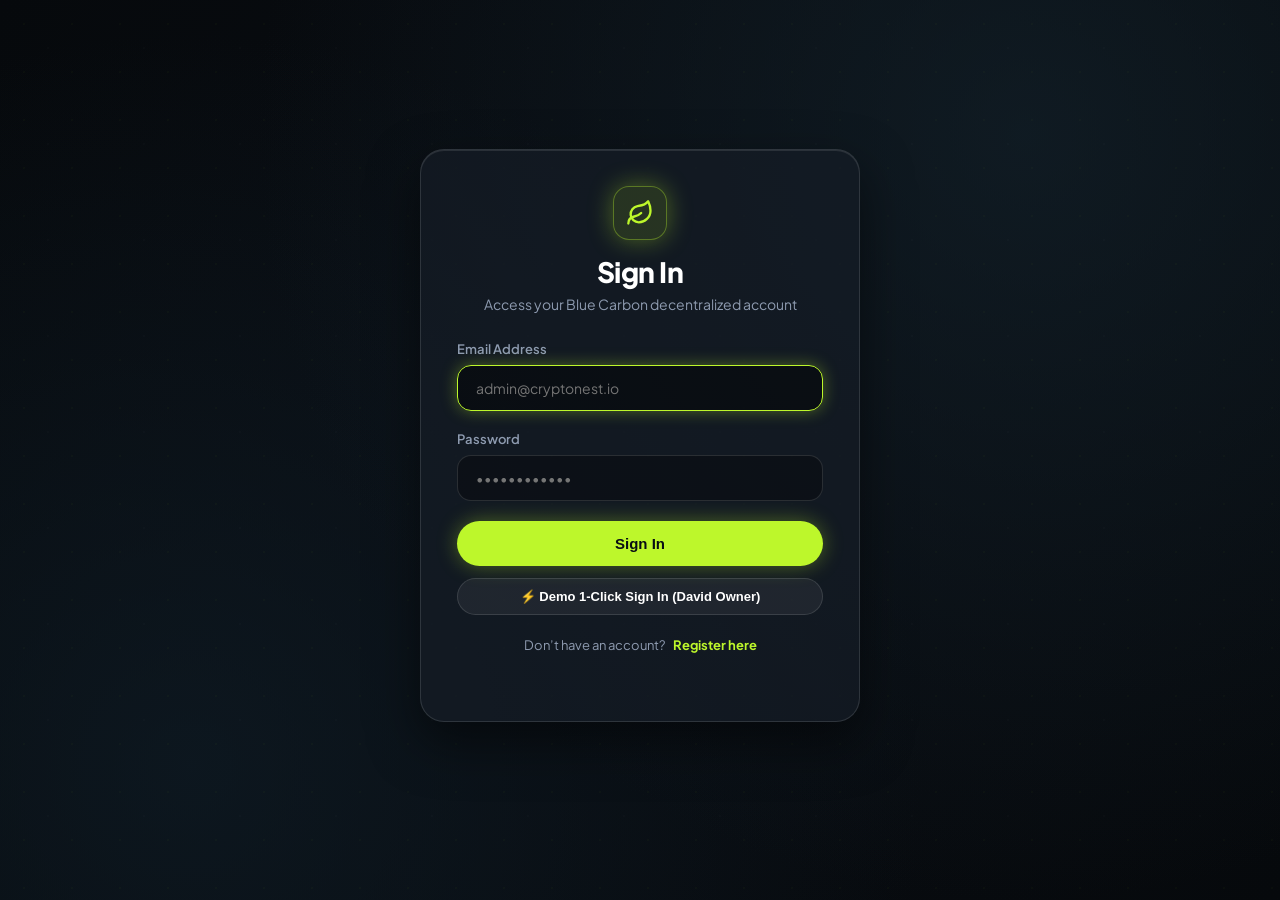
==== commit ea806d40: "feat: implement cinematic 3D motion page transitions and login portal warp" ====
--- a/addproject.html
+++ b/addproject.html
@@ -100,6 +100,7 @@
   </div>
 
   <script src="client-api.js"></script>
+  <script src="page-transitions.js"></script>
   <script>
     const token = localStorage.getItem("token");
     if (!token) {
--- a/style.css
+++ b/style.css
@@ -57,7 +57,7 @@
   opacity: 0.5;
 }
 
-/* 3D Entry Animation for All Pages */
+/* 3D Entry & Exit Animations for All Pages */
 .page-container {
   display: flex;
   flex-direction: column;
@@ -68,18 +68,81 @@
   max-width: 1240px;
   margin: 0 auto;
   padding: 30px 20px 60px;
-  animation: page3DIn 0.5s cubic-bezier(0.16, 1, 0.3, 1) forwards;
-}
-
+  transform-style: preserve-3d;
+  perspective: 1400px;
+  animation: page3DIn 0.45s cubic-bezier(0.16, 1, 0.3, 1) forwards;
+  will-change: transform, opacity;
+}
+
+/* 3D Motion In: Smooth camera push forward from depth */
 @keyframes page3DIn {
-  from {
+  0% {
     opacity: 0;
-    transform: perspective(1200px) rotateX(4deg) translateY(24px) scale(0.97);
-  }
-  to {
+    transform: perspective(1400px) translate3d(0, 28px, -90px) rotateX(4.5deg) scale(0.96);
+    filter: blur(6px);
+  }
+  100% {
     opacity: 1;
-    transform: perspective(1200px) rotateX(0deg) translateY(0) scale(1);
-  }
+    transform: perspective(1400px) translate3d(0, 0, 0) rotateX(0deg) scale(1);
+    filter: blur(0px);
+  }
+}
+
+/* 3D Motion Exit: Smooth camera glide backward into spatial space */
+.page-3d-exit {
+  animation: page3DOut 0.32s cubic-bezier(0.16, 1, 0.3, 1) forwards !important;
+  pointer-events: none;
+}
+
+@keyframes page3DOut {
+  0% {
+    opacity: 1;
+    transform: perspective(1400px) translate3d(0, 0, 0) rotateX(0deg) scale(1);
+    filter: blur(0px);
+  }
+  100% {
+    opacity: 0;
+    transform: perspective(1400px) translate3d(0, -24px, -110px) rotateX(-5deg) scale(0.94);
+    filter: blur(8px);
+  }
+}
+
+/* 3D Login Warp: Dynamic forward rush into the platform */
+.login-warp-3d {
+  animation: loginWarp3D 0.5s cubic-bezier(0.16, 1, 0.3, 1) forwards !important;
+  pointer-events: none;
+}
+
+@keyframes loginWarp3D {
+  0% {
+    opacity: 1;
+    transform: perspective(1200px) translate3d(0, 0, 0) rotateX(0deg) scale(1);
+    box-shadow: var(--glass-shadow);
+  }
+  40% {
+    opacity: 0.9;
+    transform: perspective(1200px) translate3d(0, 6px, 40px) rotateX(2deg) scale(1.03);
+    box-shadow: 0 0 50px var(--neon-lime-glow);
+  }
+  100% {
+    opacity: 0;
+    transform: perspective(1200px) translate3d(0, -40px, 140px) rotateX(-8deg) scale(1.12);
+    filter: blur(12px);
+    box-shadow: 0 0 80px rgba(189, 247, 43, 0.8);
+  }
+}
+
+/* Native Browser 3D View Transitions (Chrome, Edge, Safari 18+) */
+@view-transition {
+  navigation: auto;
+}
+
+::view-transition-old(root) {
+  animation: 0.35s cubic-bezier(0.16, 1, 0.3, 1) both page3DOut;
+}
+
+::view-transition-new(root) {
+  animation: 0.45s cubic-bezier(0.16, 1, 0.3, 1) both page3DIn;
 }
 
 /* Glass Panels */
